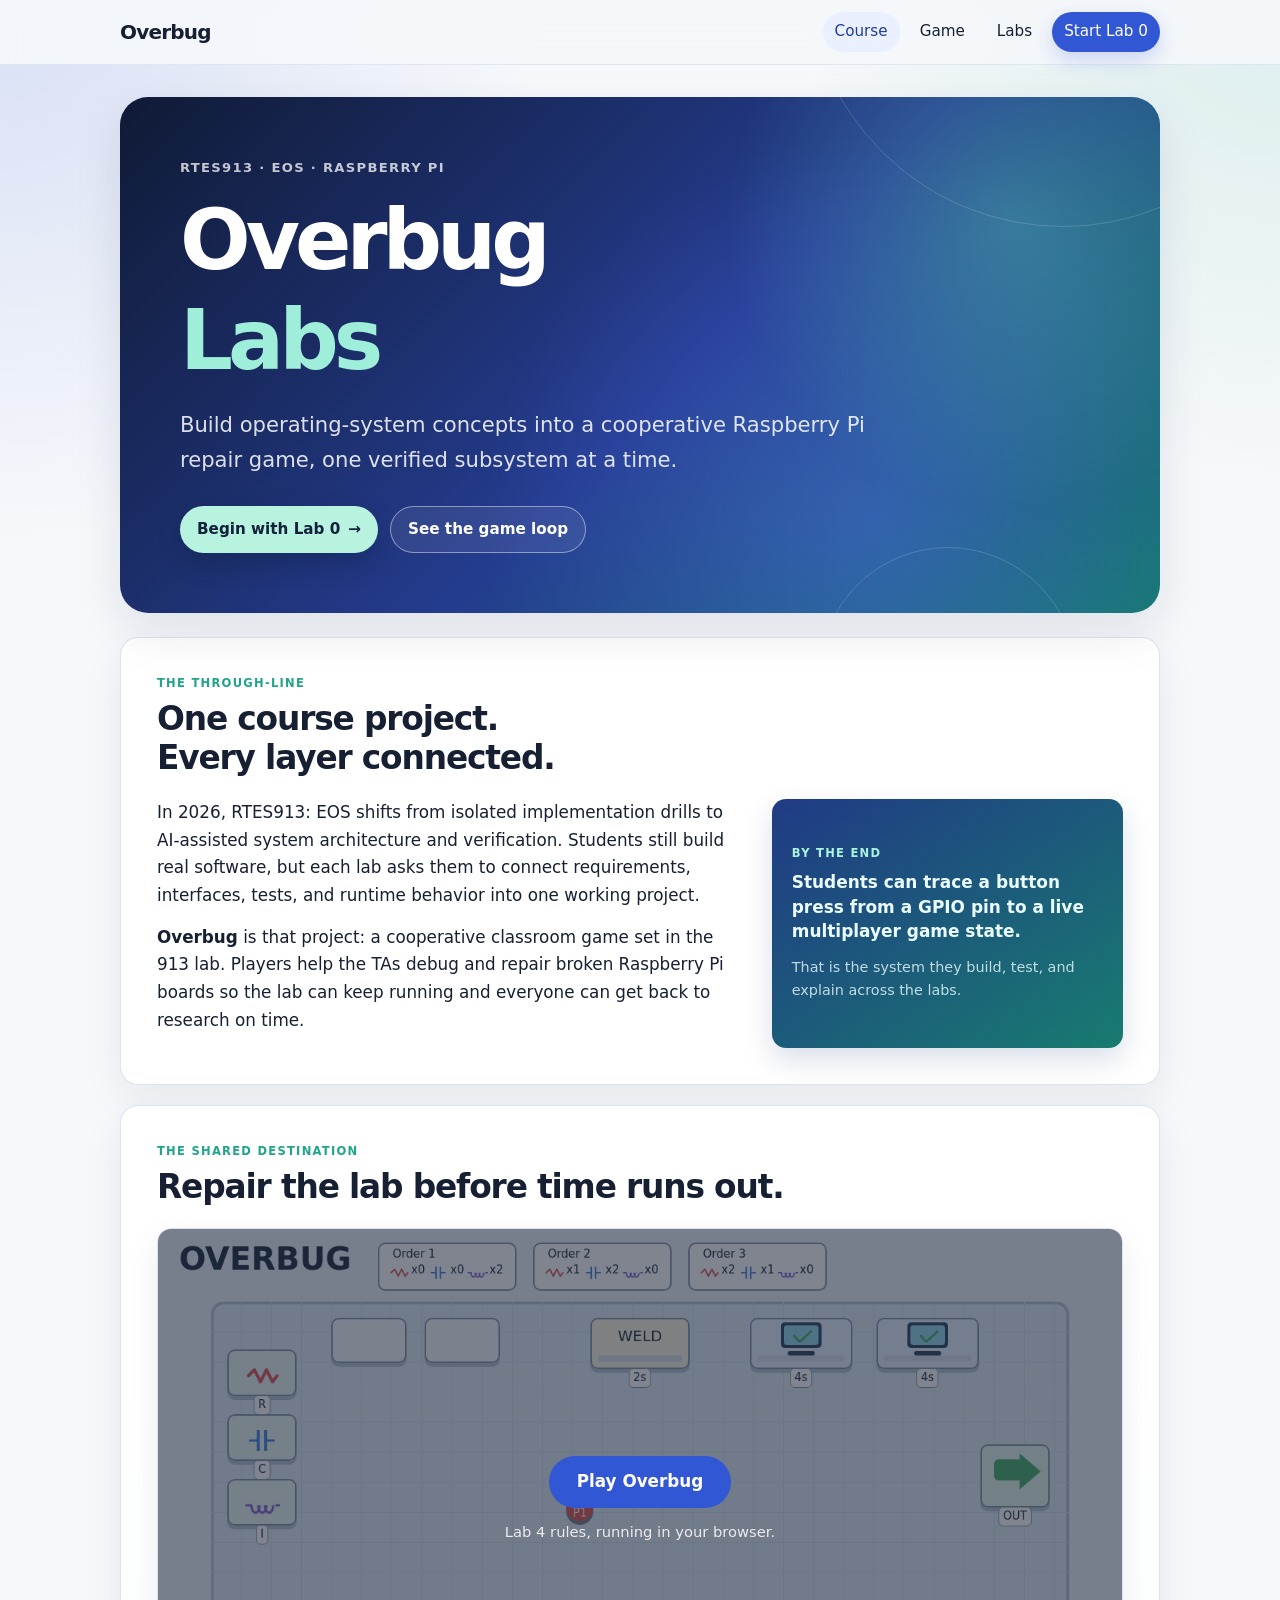
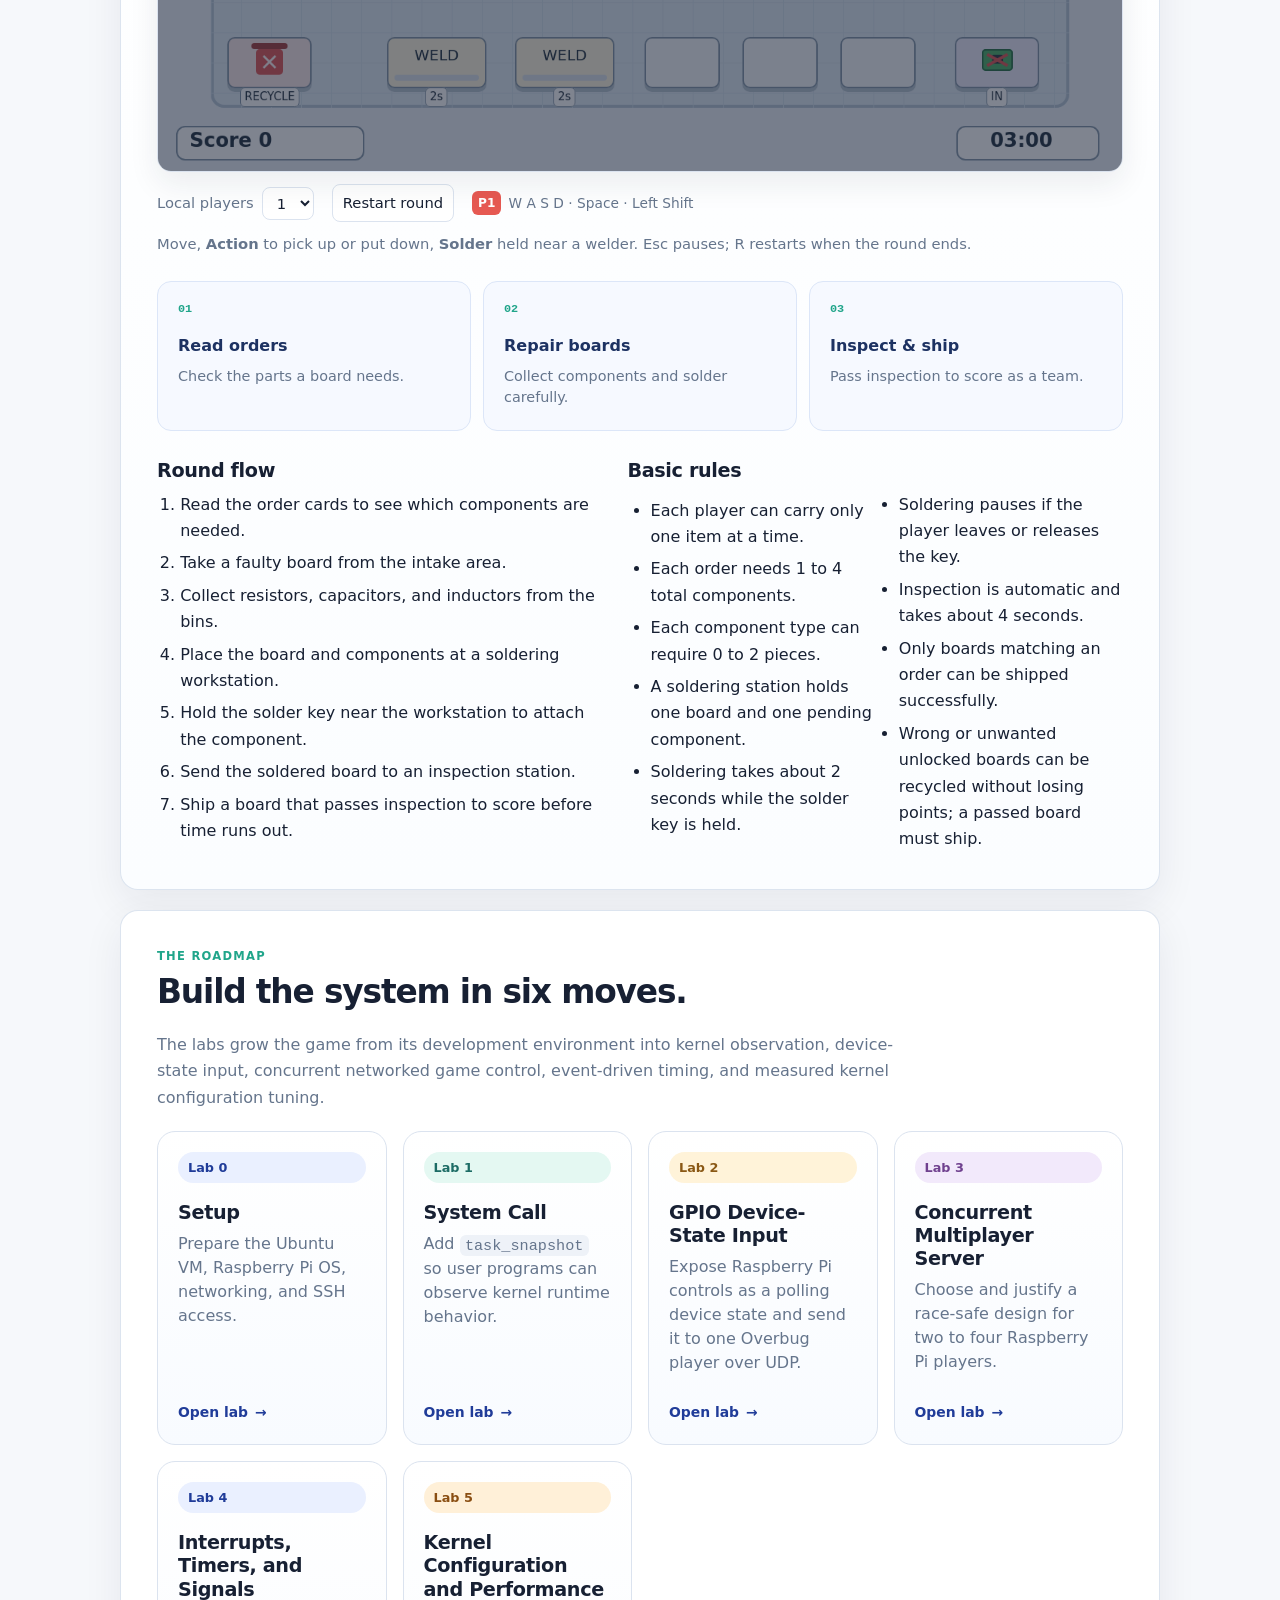
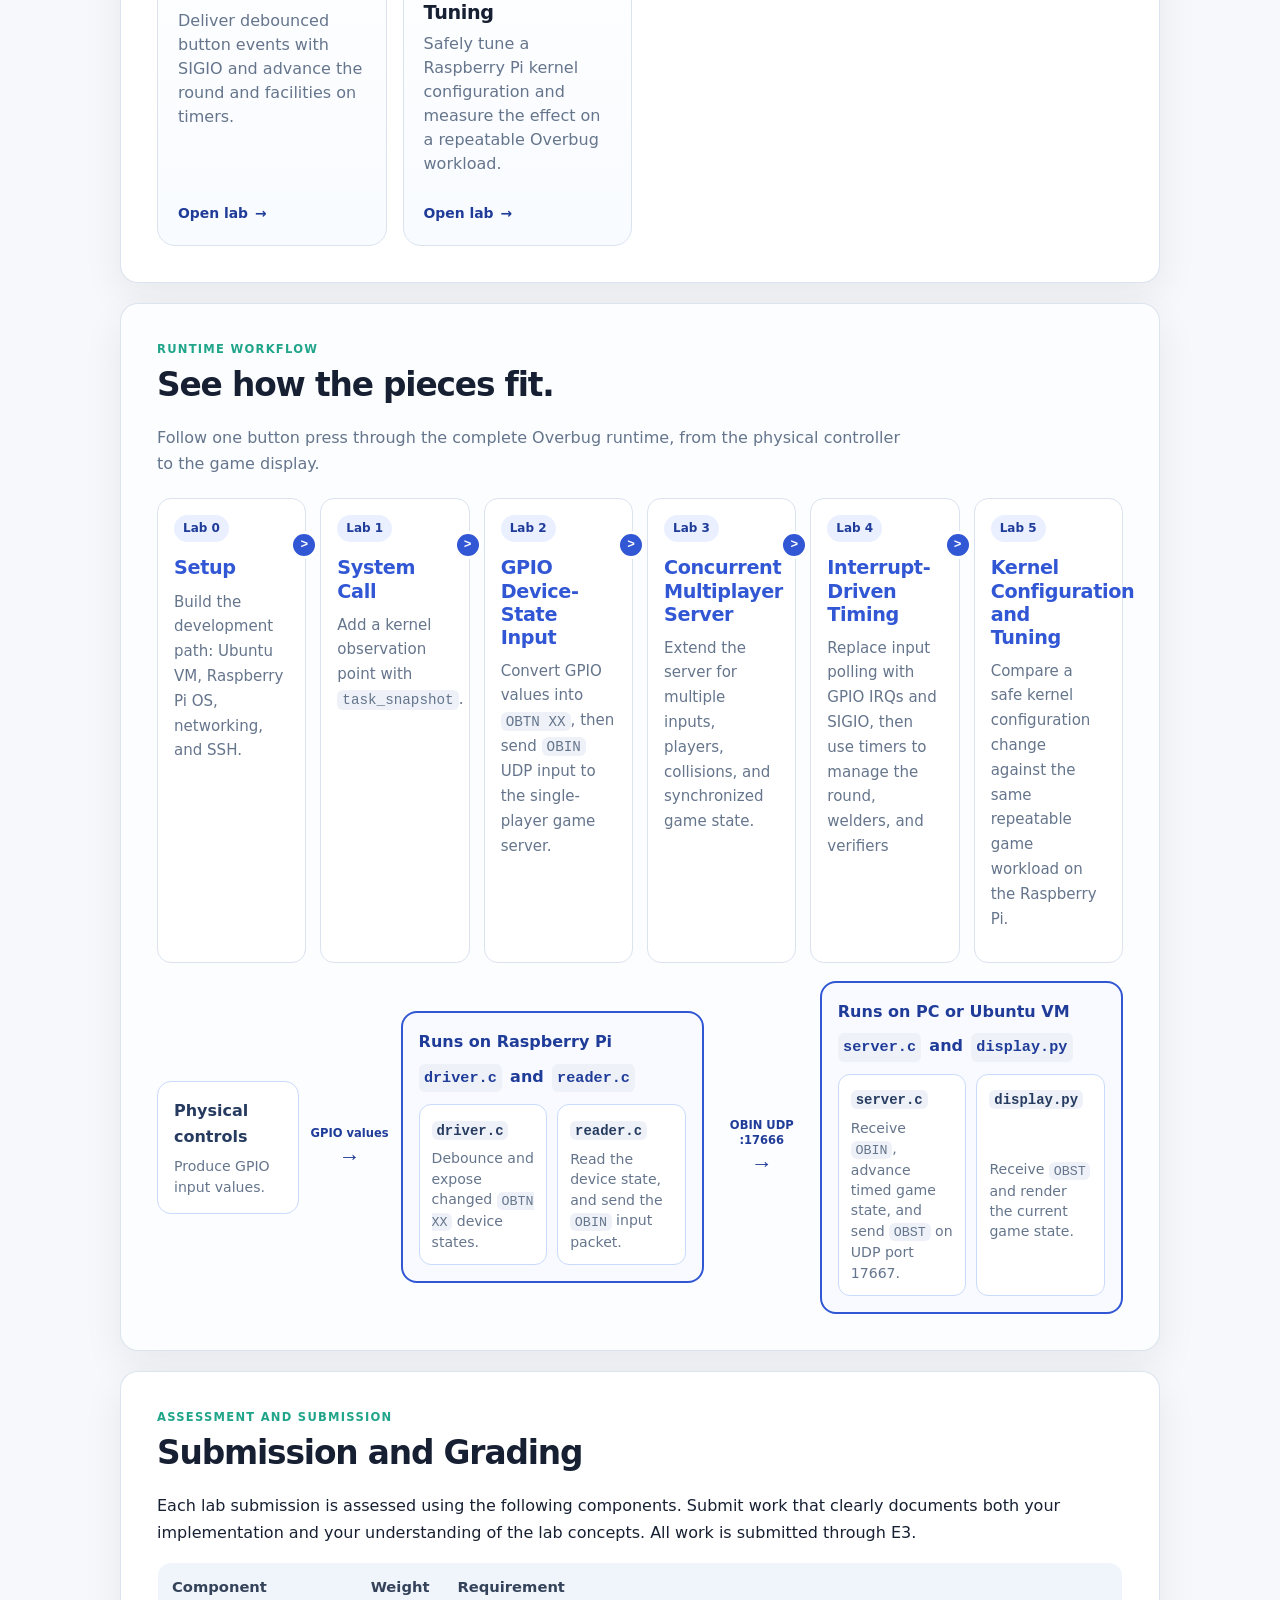
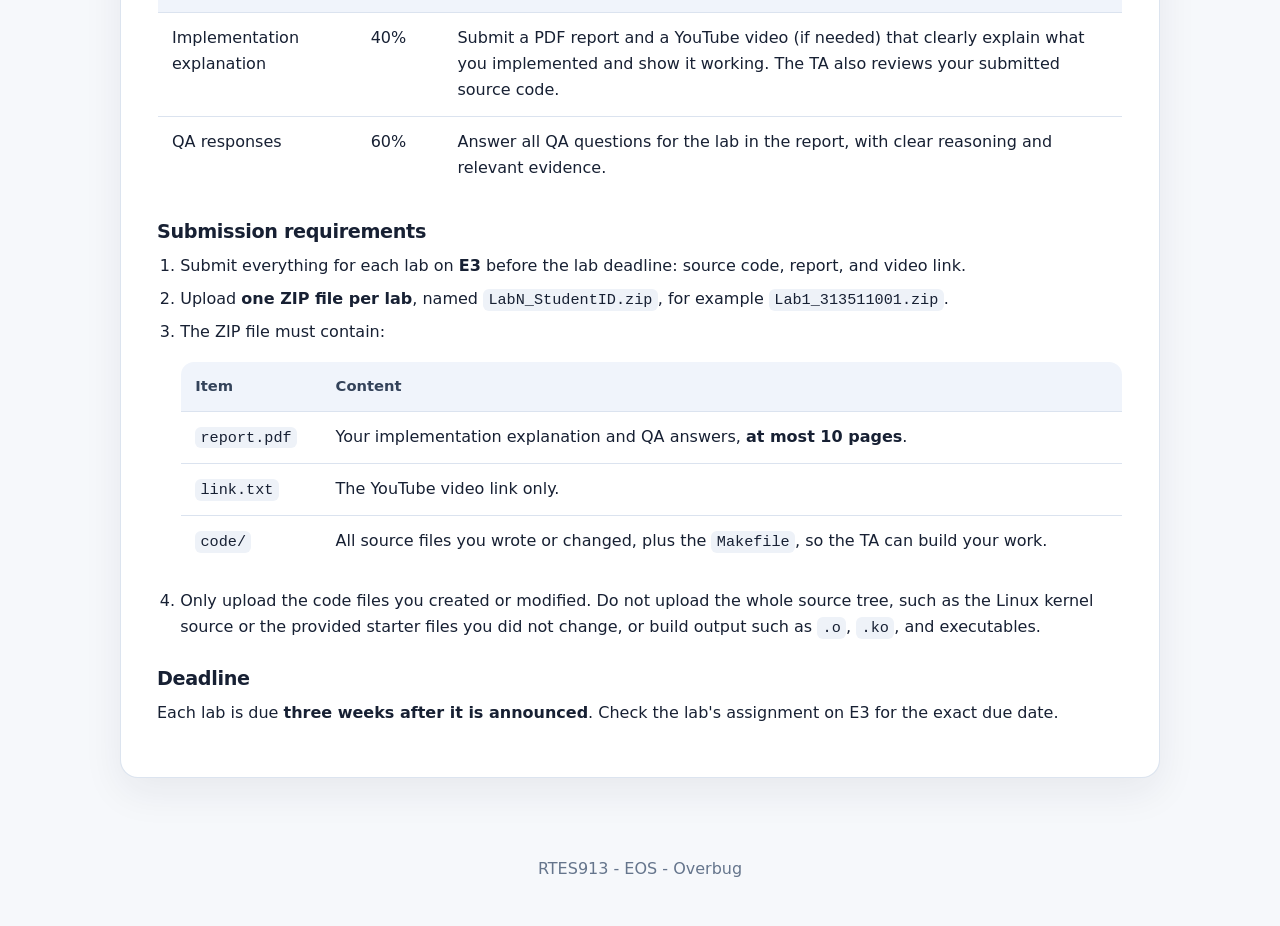
==== index.html @ 01bcaed8 "lab0, lab1 ok" ====
<!doctype html>
<html lang="en">
<head>
  <meta charset="utf-8">
  <meta name="viewport" content="width=device-width, initial-scale=1">
  <meta name="description" content="RTES913: EOS course labs that build a cooperative Raspberry Pi repair game from system calls to concurrent multiplayer." />
  <meta property="og:type" content="website" />
  <meta property="og:title" content="Overbug | RTES913: EOS" />
  <meta property="og:description" content="Build operating-system concepts into a cooperative Raspberry Pi repair game, one verified subsystem at a time." />
  <meta property="og:url" content="https://overbug-rtes913-eos.kittychao520.chatgpt.site" />
  <meta property="og:image" content="https://overbug-rtes913-eos.kittychao520.chatgpt.site/assets/overbug-social.png" />
  <meta name="twitter:card" content="summary_large_image" />
  <title>Overbug | RTES913: EOS</title>
  <link rel="stylesheet" href="styles.css">
</head>
<body>
  <header class="site-header">
    <nav class="top-nav" aria-label="Main navigation">
      <a class="brand" href="index.html">Overbug</a>
      <div class="nav-links">
        <a aria-current="page" href="index.html">Course</a>
        <a href="#game">Game</a>
        <a href="#labs">Labs</a>
        <a class="nav-cta" href="lab0.html">Start Lab 0</a>
      </div>
    </nav>
  </header>

  <main class="page">
    <section class="hero compact">
      <p class="eyebrow">RTES913 · EOS · Raspberry Pi</p>
      <!-- <p class="hero-kicker">Build an operating system you can play</p> -->
      <h1>Overbug<br><span>Labs</span></h1>
      <p class="subtitle">
        Build operating-system concepts into a cooperative Raspberry Pi repair
        game, one verified subsystem at a time.
      </p>
      <div class="hero-actions">
        <a class="button button-primary" href="lab0.html">Begin with Lab 0 <span aria-hidden="true">→</span></a>
        <a class="button button-quiet" href="#game">See the game loop</a>
      </div>
    </section>

    <!-- <section class="course-stats" aria-label="Course at a glance">
      <div><strong>4</strong><span>progressive labs</span></div>
      <div><strong>1</strong><span>shared game system</span></div>
      <div><strong>2–4</strong><span>multiplayer Pi controls</span></div>
      <div><strong>0 → 3</strong><span>from setup to concurrency</span></div>
    </section> -->

    <section class="panel intro-panel" id="course">
      <div class="section-heading">
        <p class="section-label">The through-line</p>
        <h2>One course project.<br>Every layer connected.</h2>
      </div>
      <div class="overview-grid">
        <div>
          <p>
            In 2026, RTES913: EOS shifts from isolated implementation drills to
            AI-assisted system architecture and verification. Students still build
            real software, but each lab asks them to connect requirements,
            interfaces, tests, and runtime behavior into one working project.
          </p>
          <p>
            <strong>Overbug</strong> is that project: a cooperative classroom game
            set in the 913 lab. Players help the TAs debug and repair broken
            Raspberry Pi boards so the lab can keep running and everyone can get
            back to research on time.
          </p>
        </div>

        <aside class="overview-note">
          <span class="mini-label">By the end</span>
          <strong>Students can trace a button press from a GPIO pin to a live multiplayer game state.</strong>
          <p>That is the system they build, test, and explain across the labs.</p>
        </aside>
      </div>
    </section>

    <section class="panel game-panel" id="game">
      <div class="section-heading">
        <p class="section-label">The shared destination</p>
        <h2>Repair the lab before time runs out.</h2>
      </div>

      <figure class="game-figure">
        <div class="game-stage" id="overbug-stage">
          <canvas id="overbug-canvas" width="1280" height="720" tabindex="0"
                  aria-label="Playable Overbug demo, controlled with the keyboard"></canvas>
          <div class="game-overlay" id="overbug-overlay">
            <button class="game-play" type="button" id="overbug-play">
              <span id="overbug-overlay-title">Play Overbug</span>
            </button>
            <p id="overbug-overlay-hint">Lab 4 rules, running in your browser.</p>
          </div>
        </div>

        <div class="game-bar">
          <label class="game-field" for="overbug-players">
            <span>Local players</span>
            <select id="overbug-players">
              <option value="1" selected>1</option>
              <option value="2">2</option>
              <option value="3">3</option>
              <option value="4">4</option>
            </select>
          </label>
          <button class="game-button" type="button" id="overbug-restart">Restart round</button>
          <ul class="game-keys" id="overbug-keys"></ul>
        </div>

        <figcaption>
          Move, <strong>Action</strong> to pick up or put down, <strong>Solder</strong>
          held near a welder. Esc pauses; R restarts when the round ends.
        </figcaption>
      </figure>

      <div class="game-loop" aria-label="Overbug game loop">
        <div><span>01</span><strong>Read orders</strong><p>Check the parts a board needs.</p></div>
        <div><span>02</span><strong>Repair boards</strong><p>Collect components and solder carefully.</p></div>
        <div><span>03</span><strong>Inspect &amp; ship</strong><p>Pass inspection to score as a team.</p></div>
      </div>

      <div class="rules-layout">
        <div class="rules-block">
          <h3>Round flow</h3>
          <ol>
            <li>Read the order cards to see which components are needed.</li>
            <li>Take a faulty board from the intake area.</li>
            <li>Collect resistors, capacitors, and inductors from the bins.</li>
            <li>Place the board and components at a soldering workstation.</li>
            <li>Hold the solder key near the workstation to attach the component.</li>
            <li>Send the soldered board to an inspection station.</li>
            <li>Ship a board that passes inspection to score before time runs out.</li>
          </ol>
        </div>

        <div class="rules-block">
          <h3>Basic rules</h3>
          <ul class="rules-list">
            <li>Each player can carry only one item at a time.</li>
            <li>Each order needs 1 to 4 total components.</li>
            <li>Each component type can require 0 to 2 pieces.</li>
            <li>A soldering station holds one board and one pending component.</li>
            <li>Soldering takes about 2 seconds while the solder key is held.</li>
            <li>Soldering pauses if the player leaves or releases the key.</li>
            <li>Inspection is automatic and takes about 4 seconds.</li>
            <li>Only boards matching an order can be shipped successfully.</li>
            <li>Wrong or unwanted unlocked boards can be recycled without losing points; a passed board must ship.</li>
          </ul>
        </div>
      </div>
    </section>

    <section class="panel labs-panel" id="labs">
      <div class="section-heading split-heading">
        <div>
          <p class="section-label">The roadmap</p>
          <h2>Build the system in six moves.</h2>
        </div>
        <!-- <p class="section-intro">Each lab delivers a working interface for the next one. Follow them in order for the smoothest path.</p> -->
      </div>
      <p class="section-intro">
        The labs grow the game from its development environment into kernel
        observation, device-state input, concurrent networked game control, 
        event-driven timing, and measured kernel configuration tuning.
      </p>
      <div class="card-grid">
        <a class="lab-card" href="lab0.html">
          <span class="lab-tag">Lab 0</span>
          <h3>Setup</h3>
          <p>Prepare the Ubuntu VM, Raspberry Pi OS, networking, and SSH access.</p>
          <span class="card-link">Open lab <span aria-hidden="true">→</span></span>
        </a>

        <a class="lab-card" href="lab1.html">
          <span class="lab-tag">Lab 1</span>
          <h3>System Call</h3>
          <p>Add <code>task_snapshot</code> so user programs can observe kernel runtime behavior.</p>
          <span class="card-link">Open lab <span aria-hidden="true">→</span></span>
        </a>

        <a class="lab-card" href="lab2.html">
          <span class="lab-tag">Lab 2</span>
          <h3>GPIO Device-State Input</h3>
          <p>Expose Raspberry Pi controls as a polling device state and send it to one Overbug player over UDP.</p>
          <span class="card-link">Open lab <span aria-hidden="true">→</span></span>
        </a>

        <a class="lab-card" href="lab3.html">
          <span class="lab-tag">Lab 3</span>
          <h3>Concurrent Multiplayer Server</h3>
          <p>Choose and justify a race-safe design for two to four Raspberry Pi players.</p>
          <span class="card-link">Open lab <span aria-hidden="true">→</span></span>
        </a>

        <a class="lab-card" href="lab4.html">
          <span class="lab-tag">Lab 4</span>
          <h3>Interrupts, Timers, and Signals</h3>
          <p>Deliver debounced button events with SIGIO and advance the round and facilities on timers.</p>
          <span class="card-link">Open lab <span aria-hidden="true">&rarr;</span></span>
        </a>

        <a class="lab-card" href="lab5.html">
          <span class="lab-tag">Lab 5</span>
          <h3>Kernel Configuration and Performance Tuning</h3>
          <p>Safely tune a Raspberry Pi kernel configuration and measure the effect on a repeatable Overbug workload.</p>
          <span class="card-link">Open lab <span aria-hidden="true">&rarr;</span></span>
        </a>
      </div>
    </section>

    <section class="panel flow-panel">
      <div class="section-heading">
        <p class="section-label">Runtime workflow</p>
        <h2>See how the pieces fit.</h2>
      </div>
      <p class="section-intro">
        Follow one button press through the complete Overbug runtime, from the
        physical controller to the game display.
      </p>

      <div class="lab-flow" aria-label="Lab design flow">
        <article class="flow-step">
          <span class="flow-kicker">Lab 0</span>
          <h3><a href="lab0.html">Setup</a></h3>
          <p>Build the development path: Ubuntu VM, Raspberry Pi OS, networking, and SSH.</p>
          <!-- <div class="file-chips" aria-label="Lab 0 files">
            <code>lab0.html</code>
          </div> -->
        </article>

        <article class="flow-step">
          <span class="flow-kicker">Lab 1</span>
          <h3><a href="lab1.html">System Call</a></h3>
          <p>Add a kernel observation point with <code>task_snapshot</code>.</p>
          <!-- <div class="file-chips" aria-label="Lab 1 files">
            <code>lab1.html</code>
          </div> -->
        </article>

        <article class="flow-step">
          <span class="flow-kicker">Lab 2</span>
          <h3><a href="lab2.html">GPIO Device-State Input</a></h3>
          <p>Convert GPIO values into <code>OBTN XX</code>, then send <code>OBIN</code> UDP input to the single-player game server.</p>
          <!-- <div class="file-chips" aria-label="Lab 2 files">
            <code>lab2.html</code>
            <code>driver.c (student)</code>
            <code>reader.c (student)</code>
            <code>overbug_protocol.h</code>
            <code>/dev/overbug_buttons</code>
            <code>OBTN XX</code>
            <code>OBIN packet</code>
            <code>player 1</code>
          </div> -->
        </article>

        <article class="flow-step">
          <span class="flow-kicker">Lab 3</span>
          <h3><a href="lab3.html">Concurrent Multiplayer Server</a></h3>
          <p>Extend the server for multiple inputs, players, collisions, and synchronized game state.</p>
          <!-- <div class="file-chips" aria-label="Lab 3 files">
            <code>lab3.html</code>
            <code>Lab3/server.c (student)</code>
            <code>Lab3/player.py</code>
            <code>Lab3/overbug_world.h</code>
            <code>architecture choice</code>
            <code>process / thread / IPC</code>
            <code>players 2–4</code>
          </div> -->
        </article>

        <article class="flow-step">
          <span class="flow-kicker">Lab 4</span>
          <h3><a href="lab4.html">Interrupt-Driven Timing</a></h3>
          <p>Replace input polling with GPIO IRQs and SIGIO, then use timers to manage the round, welders, and verifiers</p>
        </article>

        <article class="flow-step">
          <span class="flow-kicker">Lab 5</span>
          <h3><a href="lab5.html">Kernel Configuration and Tuning</a></h3>
          <p>Compare a safe kernel configuration change against the same repeatable game workload on the Raspberry Pi.</p>
        </article>

      </div>

      <div class="home-workflow-map" aria-label="Overbug runtime workflow">
        <div class="lab3-external">
          <strong>Physical controls</strong>
          <span>Produce GPIO input values.</span>
        </div>

        <div class="lab3-arrow" aria-hidden="true">
          <span>GPIO values</span>
          <b>→</b>
        </div>

        <section class="lab3-server-boundary" aria-label="Programs that run on the Raspberry Pi">
          <p class="lab3-server-title"><span>Runs on Raspberry Pi</span> <code>driver.c</code> and <code>reader.c</code></p>
          <div class="lab3-server-jobs">
            <article>
              <strong><code>driver.c</code></strong>
              <span>Debounce and expose changed <code>OBTN XX</code> device states.</span>
            </article>
            <article>
              <strong><code>reader.c</code></strong>
              <span>Read the device state, and send the <code>OBIN</code> input packet.</span>
            </article>
          </div>
        </section>

        <div class="lab3-arrow" aria-hidden="true">
          <span>OBIN UDP :17666</span>
          <b>→</b>
        </div>

        <section class="lab3-server-boundary" aria-label="Programs that run on the PC or Ubuntu VM">
          <p class="lab3-server-title"><span>Runs on PC or Ubuntu VM</span> <code>server.c</code> and <code>display.py</code></p>
          <div class="lab3-server-jobs">
            <article>
              <strong><code>server.c</code></strong>
              <span>Receive <code>OBIN</code>, advance timed game state, and send <code>OBST</code> on UDP port 17667.</span>
            </article>
            <article>
              <strong><code>display.py</code></strong>
              <span>Receive <code>OBST</code> and render the current game state.</span>
            </article>
          </div>
        </section>
      </div>

    </section>

    <section class="panel" id="submission">
      <div class="section-heading">
        <p class="section-label">Assessment and submission</p>
        <h2>Submission and Grading</h2>
      </div>
      <p>Each lab submission is assessed using the following components. Submit work that clearly documents both your implementation and your understanding of the lab concepts. All work is submitted through E3.</p>
      <table>
        <thead>
          <tr><th scope="col">Component</th><th scope="col">Weight</th><th scope="col">Requirement</th></tr>
        </thead>
        <tbody>
          <tr><td>Implementation explanation</td><td>40%</td><td>Submit a PDF report and a YouTube video (if needed) that clearly explain what you implemented and show it working. The TA also reviews your submitted source code.</td></tr>
          <tr><td>QA responses</td><td>60%</td><td>Answer all QA questions for the lab in the report, with clear reasoning and relevant evidence.</td></tr>
        </tbody>
      </table>

      <h3>Submission requirements</h3>
      <ol>
        <li>Submit everything for each lab on <strong>E3</strong> before the lab deadline: source code, report, and video link.</li>
        <li>Upload <strong>one ZIP file per lab</strong>, named <code>LabN_StudentID.zip</code>, for example <code>Lab1_313511001.zip</code>.</li>
        <li>The ZIP file must contain:
          <table>
            <thead>
              <tr><th scope="col">Item</th><th scope="col">Content</th></tr>
            </thead>
            <tbody>
              <tr><td><code>report.pdf</code></td><td>Your implementation explanation and QA answers, <strong>at most 10 pages</strong>.</td></tr>
              <tr><td><code>link.txt</code></td><td>The YouTube video link only.</td></tr>
              <tr><td><code>code/</code></td><td>All source files you wrote or changed, plus the <code>Makefile</code>, so the TA can build your work.</td></tr>
            </tbody>
          </table>
        </li>
        <li>Only upload the code files you created or modified. Do not upload the whole source tree, such as the Linux kernel source or the provided starter files you did not change, or build output such as <code>.o</code>, <code>.ko</code>, and executables.</li>
      </ol>

      <h3>Deadline</h3>
      <p>Each lab is due <strong>three weeks after it is announced</strong>. Check the lab's assignment on E3 for the exact due date.</p>
    </section>
  </main>

  <footer class="footer">
    RTES913 - EOS - Overbug
  </footer>

  <script src="game.js" defer></script>
</body>
</html>
---- styles.css ----
:root {
  --bg: #f6f8fb;
  --paper: #ffffff;
  --ink: #172033;
  --muted: #65758c;
  --line: #dbe3ef;
  --primary: #3157d5;
  --primary-dark: #203c99;
  --accent: #20a58a;
  --warning-bg: #fff7e6;
  --warning-line: #f3ce83;
  --info-bg: #edf5ff;
  --info-line: #cfe0ff;
  --code-bg: #101828;
  --code-ink: #edf2ff;
  --radius: 18px;
  --shadow: 0 18px 48px rgba(24, 32, 51, 0.10);
  --sans: Inter, ui-sans-serif, system-ui, -apple-system, BlinkMacSystemFont, "Segoe UI", sans-serif;
  --mono: ui-monospace, SFMono-Regular, Menlo, Monaco, Consolas, "Liberation Mono", "Courier New", monospace;
}

* {
  box-sizing: border-box;
}

html {
  scroll-behavior: smooth;
}

body {
  margin: 0;
  background:
    radial-gradient(circle at top left, rgba(49, 87, 213, 0.15), transparent 34rem),
    radial-gradient(circle at top right, rgba(32, 165, 138, 0.12), transparent 30rem),
    var(--bg);
  color: var(--ink);
  font-family: var(--sans);
  line-height: 1.65;
}

a {
  color: var(--primary);
  text-decoration: none;
}

a:hover {
  text-decoration: underline;
}

.site-header {
  position: sticky;
  top: 0;
  z-index: 10;
  background: rgba(246, 248, 251, 0.82);
  border-bottom: 1px solid rgba(219, 227, 239, 0.8);
  backdrop-filter: blur(16px);
}

.top-nav {
  width: min(1040px, calc(100% - 36px));
  margin: 0 auto;
  min-height: 64px;
  display: flex;
  align-items: center;
  justify-content: space-between;
  gap: 18px;
}

.brand {
  color: var(--ink);
  font-weight: 900;
  letter-spacing: -0.04em;
  font-size: 1.25rem;
}

.nav-links {
  display: flex;
  align-items: center;
  gap: 8px;
  flex-wrap: wrap;
}

.nav-links a {
  color: var(--ink);
  border-radius: 999px;
  padding: 7px 12px;
  font-size: 0.95rem;
}

.nav-links a:hover,
.nav-links a[aria-current="page"] {
  background: #eaf0ff;
  color: var(--primary-dark);
  text-decoration: none;
}

.page {
  width: min(1040px, calc(100% - 36px));
  margin: 0 auto;
  padding: 32px 0 58px;
}

.hero {
  color: #fff;
  background: linear-gradient(135deg, #172142 0%, #243c8f 58%, #188770 100%);
  border-radius: 28px;
  box-shadow: var(--shadow);
  padding: clamp(30px, 6vw, 60px);
  margin-bottom: 24px;
}

.hero.compact {
  min-height: 330px;
  display: flex;
  flex-direction: column;
  justify-content: center;
}

.lab-hero {
  padding-block: clamp(28px, 5vw, 48px);
}

.eyebrow {
  margin: 0 0 12px;
  color: rgba(255, 255, 255, 0.75);
  font-weight: 800;
  letter-spacing: 0.10em;
  text-transform: uppercase;
  font-size: 0.82rem;
}

h1,
h2,
h3 {
  margin: 0;
  line-height: 1.2;
}

h1 {
  font-size: clamp(2.55rem, 8vw, 5.2rem);
  letter-spacing: -0.06em;
}

h2 {
  font-size: clamp(1.45rem, 3vw, 2.05rem);
  letter-spacing: -0.035em;
  margin-bottom: 12px;
}

h3 {
  font-size: 1.2rem;
  letter-spacing: -0.018em;
  margin: 26px 0 10px;
}

.subtitle {
  max-width: 700px;
  margin: 18px 0 0;
  color: rgba(255, 255, 255, 0.85);
  font-size: clamp(1.05rem, 2vw, 1.32rem);
}

.panel {
  background: var(--paper);
  border: 1px solid rgba(219, 227, 239, 0.95);
  border-radius: var(--radius);
  box-shadow: 0 14px 40px rgba(24, 32, 51, 0.07);
  padding: clamp(22px, 4vw, 36px);
  margin-bottom: 20px;
}

p {
  margin: 0 0 14px;
}

ul,
ol {
  margin: 8px 0 0;
  padding-left: 1.45rem;
}

li {
  margin: 6px 0;
}

.placeholder,
.callout {
  border-radius: 16px;
  padding: 16px 18px;
  margin: 18px 0 0;
  border: 1px solid var(--line);
}

.placeholder {
  color: var(--muted);
  background: #f9fbff;
  border-style: dashed;
}

.callout.info {
  background: var(--info-bg);
  border-color: var(--info-line);
}

.callout.warning {
  background: var(--warning-bg);
  border-color: var(--warning-line);
}

.section-intro {
  max-width: 760px;
  color: var(--muted);
}

.overview-grid {
  display: grid;
  grid-template-columns: minmax(0, 1.35fr) minmax(280px, 0.8fr);
  gap: 22px;
  align-items: start;
}

.overview-note {
  background: #f8fbff;
  border: 1px solid var(--line);
  border-left: 5px solid var(--accent);
  border-radius: 14px;
  padding: 18px 20px;
}

.overview-note ol {
  padding-left: 1.2rem;
}

.demo-figure {
  margin: 20px 0 24px;
}

.demo-figure img {
  display: block;
  width: 100%;
  border: 1px solid var(--line);
  border-radius: 14px;
  background: #eaf2f8;
  box-shadow: 0 12px 30px rgba(24, 32, 51, 0.08);
}

.demo-figure figcaption {
  color: var(--muted);
  font-size: 0.92rem;
  margin-top: 8px;
}

.rules-layout {
  display: grid;
  grid-template-columns: minmax(0, 0.95fr) minmax(0, 1.05fr);
  gap: 22px;
  align-items: start;
}

.rules-block {
  min-width: 0;
}

.rules-block h3 {
  margin-top: 0;
}

.rules-list {
  columns: 2;
  column-gap: 24px;
}

.rules-list li {
  break-inside: avoid;
}

.card-grid {
  display: grid;
  grid-template-columns: repeat(3, minmax(0, 1fr));
  gap: 16px;
}

.lab-card {
  display: block;
  min-height: 190px;
  color: var(--ink);
  border: 1px solid var(--line);
  border-radius: 18px;
  padding: 20px;
  background: #fbfcff;
  transition: transform 160ms ease, box-shadow 160ms ease, border-color 160ms ease;
}

.lab-card:hover {
  transform: translateY(-3px);
  border-color: #b9c8e8;
  box-shadow: 0 16px 34px rgba(24, 32, 51, 0.10);
  text-decoration: none;
}

.lab-card.disabled {
  color: var(--muted);
  background: #f3f6fb;
}

.lab-card.disabled:hover {
  transform: none;
  box-shadow: none;
}

.lab-tag {
  display: inline-flex;
  align-items: center;
  border-radius: 999px;
  padding: 5px 10px;
  color: var(--primary-dark);
  background: #eaf0ff;
  font-weight: 800;
  font-size: 0.8rem;
}

.lab-card h3 {
  margin-top: 18px;
}

table {
  width: 100%;
  border-collapse: collapse;
  margin: 16px 0 20px;
  overflow: hidden;
  border-radius: 14px;
  border: 1px solid var(--line);
}

th,
td {
  text-align: left;
  padding: 12px 14px;
  vertical-align: top;
  border-bottom: 1px solid var(--line);
}

th {
  background: #f0f4fb;
  color: #34435a;
  font-size: 0.92rem;
}

tr:last-child td {
  border-bottom: 0;
}

code {
  font-family: var(--mono);
  font-size: 0.95em;
  background: #eef2f8;
  padding: 0.12em 0.35em;
  border-radius: 6px;
}

pre {
  position: relative;
  margin: 14px 0 20px;
  padding: 18px 20px;
  color: var(--code-ink);
  background: var(--code-bg);
  border-radius: 16px;
  overflow-x: auto;
  box-shadow: inset 0 0 0 1px rgba(255, 255, 255, 0.08);
}

pre.has-copy {
  padding-top: 46px;
}

pre code {
  display: block;
  padding: 0;
  background: transparent;
  color: inherit;
  line-height: 1.55;
  font-size: 0.92rem;
}

.copy-button {
  position: absolute;
  top: 10px;
  right: 10px;
  border: 1px solid rgba(255, 255, 255, 0.20);
  border-radius: 999px;
  padding: 6px 10px;
  color: #dbe7ff;
  background: rgba(255, 255, 255, 0.10);
  font: 700 0.78rem var(--sans);
  cursor: pointer;
}

.copy-button:hover {
  background: rgba(255, 255, 255, 0.18);
}

.checklist {
  list-style: none;
  padding-left: 0;
}

.checklist li {
  position: relative;
  padding-left: 30px;
}

.checklist li::before {
  content: "\2610";
  position: absolute;
  left: 0;
  color: var(--primary);
  font-weight: 900;
}

.resource-list {
  columns: 2;
}

.lab-figure {
  margin: 18px 0 24px;
}

.lab-figure img {
  display: block;
  width: 100%;
  max-height: 520px;
  object-fit: contain;
  background: #f8fbff;
  border: 1px solid var(--line);
  border-radius: 14px;
}

.lab-figure figcaption {
  color: var(--muted);
  font-size: 0.92rem;
  margin-top: 8px;
}

.figure-grid {
  display: grid;
  grid-template-columns: repeat(2, minmax(0, 1fr));
  gap: 18px;
  margin: 18px 0 24px;
}

.figure-grid .lab-figure {
  margin: 0;
}

@media (max-width: 720px) {
  .figure-grid {
    grid-template-columns: 1fr;
  }
}

.pipeline-panel {
  overflow: hidden;
}

.pipeline-figure {
  margin: 20px 0 4px;
}

.pipeline-viewport {
  overflow-x: auto;
  border: 1px solid var(--line);
  border-radius: 16px;
  background: #f8fbff;
}

.pipeline-svg {
  display: block;
  width: 100%;
  min-width: 1000px;
  height: auto;
  font-family: Inter, "Segoe UI", sans-serif;
}

.pipeline-boundary {
  stroke-width: 2;
}

.pipeline-pi-boundary {
  fill: #eef5ff;
  stroke: #b8cdf6;
}

.pipeline-pc-boundary {
  fill: #f5f7fb;
  stroke: #cbd4e0;
}

.pipeline-boundary-title {
  fill: #203454;
  font-size: 24px;
  font-weight: 800;
}

.pipeline-boundary-subtitle {
  fill: #65758b;
  font-size: 15px;
  font-weight: 700;
}

.pipeline-arrow {
  fill: none;
  stroke: #4c6fc9;
  stroke-width: 4;
  marker-end: url(#pipeline-arrowhead);
}

.pipeline-network-arrow {
  stroke: #11848c;
}

.pipeline-arrowhead {
  fill: #4c6fc9;
}

.pipeline-node rect {
  fill: #ffffff;
  stroke: #aebfd6;
  stroke-width: 2;
}

.pipeline-node text {
  fill: #22334b;
  font-size: 16px;
  font-weight: 800;
  text-anchor: middle;
}

.pipeline-node-detail {
  fill: #65758b;
  font-size: 13px;
  font-weight: 700;
}

.pipeline-student-node rect {
  fill: #e7f0ff;
  stroke: #4c7fd6;
}

.pipeline-interface-node rect {
  fill: #fff8e3;
  stroke: #c88c24;
}

.pipeline-provided-node rect {
  fill: #eff2f6;
  stroke: #77889d;
}

.pipeline-link-label {
  fill: #3b536f;
  font-size: 14px;
  font-weight: 800;
  text-anchor: middle;
}

.pipeline-legend-swatch {
  stroke-width: 1;
}

.pipeline-student-swatch {
  fill: #e7f0ff;
  stroke: #4c7fd6;
}

.pipeline-interface-swatch {
  fill: #fff8e3;
  stroke: #c88c24;
}

.pipeline-provided-swatch {
  fill: #eff2f6;
  stroke: #77889d;
}

.pipeline-legend,
.pipeline-note {
  fill: #4f6178;
  font-size: 15px;
  font-weight: 700;
}

.pipeline-note {
  font-size: 14px;
}

.pipeline-figure figcaption {
  color: var(--muted);
  font-size: 0.92rem;
  margin-top: 8px;
}

.flow-panel {
  overflow: hidden;
}

.lab-flow {
  display: grid;
  grid-template-columns: repeat(6, minmax(0, 1fr));
  gap: 14px;
  margin-top: 20px;
}

.flow-step {
  position: relative;
  min-width: 0;
  min-height: 250px;
  display: flex;
  flex-direction: column;
  border: 1px solid var(--line);
  border-radius: 14px;
  background: #fbfcff;
  padding: 16px;
}

.flow-step:not(:last-child)::after {
  content: ">";
  position: absolute;
  top: 32px;
  right: -13px;
  z-index: 1;
  width: 22px;
  height: 22px;
  display: grid;
  place-items: center;
  color: #ffffff;
  background: var(--primary);
  border: 3px solid var(--paper);
  border-radius: 999px;
  font: 900 0.8rem var(--mono);
}

.flow-kicker {
  align-self: flex-start;
  color: var(--primary-dark);
  background: #eaf0ff;
  border-radius: 999px;
  padding: 4px 9px;
  font-size: 0.75rem;
  font-weight: 900;
}

.flow-step h3 {
  margin-top: 14px;
}

.flow-step p {
  color: var(--muted);
  font-size: 0.94rem;
}

.file-chips {
  display: flex;
  align-items: flex-start;
  flex-wrap: wrap;
  gap: 7px;
  margin-top: auto;
}

.file-chips code {
  max-width: 100%;
  overflow-wrap: anywhere;
  color: #21345b;
  background: #eef5f8;
  border: 1px solid #d8e7ef;
  border-radius: 999px;
  padding: 0.2rem 0.5rem;
  font-size: 0.78rem;
}

.data-flow {
  margin-top: 18px;
  border: 1px solid var(--info-line);
  border-radius: 14px;
  background: var(--info-bg);
  padding: 16px;
}

.data-flow-track {
  display: flex;
  flex-wrap: wrap;
  gap: 10px 22px;
  margin-top: 10px;
}

.data-flow-track span {
  position: relative;
  display: inline-flex;
  align-items: center;
  min-height: 34px;
  color: #263b5f;
  background: #ffffff;
  border: 1px solid #c9dafa;
  border-radius: 999px;
  padding: 6px 12px;
  font-size: 0.9rem;
  font-weight: 700;
}

.data-flow-track span:not(:last-child)::after {
  content: ">";
  position: absolute;
  right: -18px;
  color: var(--primary-dark);
  font: 900 0.8rem var(--mono);
}

.lab3-system-map {
  display: grid;
  grid-template-columns: minmax(145px, 0.75fr) auto minmax(0, 2.25fr) auto minmax(145px, 0.75fr);
  gap: 12px;
  align-items: center;
  margin-top: 18px;
}

.lab4-system-map {
  grid-template-columns: minmax(125px, 0.55fr) auto minmax(0, 1.7fr) auto minmax(0, 1.7fr);
}

.lab3-server-jobs.lab4-timed-facilities {
  grid-template-columns: 1fr;
}

.home-workflow-map {
  display: grid;
  grid-template-columns: minmax(130px, 0.7fr) auto minmax(0, 1.5fr) auto minmax(0, 1.5fr);
  gap: 12px;
  align-items: center;
  margin-top: 18px;
}

.home-workflow-map .lab3-server-jobs {
  grid-template-columns: repeat(2, minmax(0, 1fr));
}

.lab3-external {
  display: grid;
  gap: 6px;
  min-height: 120px;
  align-content: center;
  padding: 16px;
  color: #263b5f;
  background: #fff;
  border: 1px solid #c9dafa;
  border-radius: 14px;
}

.lab3-external span,
.lab3-server-jobs span {
  color: var(--muted);
  font-size: 0.88rem;
  line-height: 1.45;
}

.lab3-arrow {
  display: grid;
  justify-items: center;
  gap: 5px;
  color: var(--primary-dark);
  text-align: center;
}

.lab3-arrow span {
  max-width: 92px;
  font-size: 0.72rem;
  font-weight: 800;
  line-height: 1.25;
}

.lab3-arrow b {
  font: 900 1.35rem var(--mono);
}

.packet-flow-row {
  display: grid;
  grid-template-columns:
    minmax(130px, 0.8fr)
    auto
    minmax(160px, 1fr)
    auto
    minmax(280px, 1.7fr)
    auto
    minmax(130px, 0.8fr);
  gap: 12px;
  align-items: center;
  margin-top: 18px;
}

.packet-flow-row .lab3-external {
  min-height: 120px;
  text-align: center;
}

.packet-layout {
  padding: 14px !important;
}

.packet-fields {
  display: grid;
  grid-template-columns: 1.2fr 1fr 1.4fr;
  margin-top: 10px;
  overflow: hidden;
  border: 1px solid var(--line);
  border-radius: 10px;
}

.packet-fields > div {
  min-width: 0;
  padding: 10px 8px;
  border-right: 1px solid var(--line);
  background: #f8faff;
}

.packet-fields > div:last-child {
  border-right: 0;
}

.packet-fields code,
.packet-fields span {
  display: block;
}

.packet-fields span {
  margin-top: 5px;
  color: var(--muted);
  font-size: 0.72rem;
}

.device-state-flow-row {
  grid-template-columns:
    minmax(120px, 0.9fr)
    auto
    minmax(110px, 0.7fr)
    auto
    minmax(180px, 1.25fr)
    auto
    minmax(130px, 0.9fr);
}

.device-state-flow-row .lab3-external {
  min-height: 110px;
  text-align: center;
}

.device-state-flow-row .lab3-external strong {
  color: #263b5f;
}

.device-state-flow-row .lab3-external code {
  white-space: normal;
}

/* Keep the existing vertical overview behavior on smaller screens */
@media (max-width: 980px) {
  .device-state-flow-row {
    grid-template-columns: 1fr;
  }
}

.lab3-server-boundary {
  min-width: 0;
  padding: 16px;
  background: #f8faff;
  border: 2px solid var(--primary);
  border-radius: 16px;
}

.lab3-server-title {
  display: flex;
  align-items: baseline;
  flex-wrap: wrap;
  gap: 8px;
  margin: 0 0 12px;
  color: var(--primary-dark);
  font-weight: 800;
}

.lab3-server-jobs {
  display: grid;
  grid-template-columns: repeat(3, minmax(0, 1fr));
  gap: 10px;
}

.lab3-server-jobs article {
  display: grid;
  gap: 6px;
  min-width: 0;
  padding: 12px;
  background: #fff;
  border: 1px solid #c9dafa;
  border-radius: 12px;
}

.lab3-server-jobs strong {
  color: #263b5f;
  font-size: 0.92rem;
  white-space: normal;
}



.lab3-server-jobs a {
  color: inherit;
  text-decoration: underline;
  text-underline-offset: 0.16em;
}

.facility-map {
  margin: 20px 0 12px;
}

.facility-map-frame {
  position: relative;
  overflow: hidden;
  border: 1px solid var(--line);
  border-radius: 14px;
  background: #eaf2f8;
  box-shadow: 0 12px 30px rgba(24, 32, 51, 0.08);
}

.facility-map img {
  display: block;
  width: 100%;
}

.facility-map figcaption {
  color: var(--muted);
  font-size: 0.92rem;
  margin-top: 8px;
}

.facility-marker {
  position: absolute;
  top: var(--y);
  left: var(--x);
  z-index: 1;
  display: grid;
  width: 1.65rem;
  height: 1.65rem;
  place-items: center;
  color: #fff;
  background: var(--primary-dark);
  border: 2px solid #fff;
  border-radius: 999px;
  box-shadow: 0 2px 7px rgba(24, 32, 51, 0.28);
  font: 800 0.72rem var(--sans);
  transform: translate(-50%, -50%);
  pointer-events: none;
}

.facility-legend {
  display: flex;
  flex-wrap: wrap;
  gap: 8px;
  margin: 12px 0 4px;
}

.facility-legend span {
  color: #263b5f;
  background: #f1f5ff;
  border: 1px solid #c9dafa;
  border-radius: 999px;
  padding: 4px 9px;
  font-size: 0.78rem;
  font-weight: 700;
}

.footer {
  color: var(--muted);
  text-align: center;
  padding: 0 18px 44px;
}

.footer a {
  color: var(--primary-dark);
  font-weight: 700;
}

/* Course-hub treatment */
.site-header {
  background: rgba(246, 248, 251, 0.9);
}

.nav-cta {
  color: #fff !important;
  background: var(--primary);
  box-shadow: 0 8px 20px rgba(49, 87, 213, 0.22);
}

.nav-cta:hover {
  color: #fff !important;
  background: var(--primary-dark) !important;
}

.hero {
  position: relative;
  overflow: hidden;
  isolation: isolate;
  background:
    radial-gradient(circle at 86% 24%, rgba(105, 226, 194, 0.30), transparent 18rem),
    radial-gradient(circle at 72% 82%, rgba(91, 114, 255, 0.38), transparent 24rem),
    linear-gradient(135deg, #101a35 0%, #243c8f 54%, #13796b 100%);
}

.hero::before,
.hero::after {
  content: "";
  position: absolute;
  z-index: -1;
  border: 1px solid rgba(255, 255, 255, 0.16);
  border-radius: 50%;
}

.hero::before {
  width: 32rem;
  height: 32rem;
  top: -24rem;
  right: -10rem;
}

.hero::after {
  width: 16rem;
  height: 16rem;
  right: 8%;
  bottom: -12rem;
}

.hero-kicker {
  margin: 0 0 8px;
  color: #9eeed9;
  font-size: 0.95rem;
  font-weight: 800;
}

.hero h1 span {
  color: #9eeed9;
}

.hero-actions {
  display: flex;
  flex-wrap: wrap;
  gap: 12px;
  margin-top: 28px;
}

.button {
  display: inline-flex;
  align-items: center;
  justify-content: center;
  gap: 8px;
  min-height: 46px;
  border-radius: 999px;
  padding: 10px 17px;
  font-size: 0.95rem;
  font-weight: 850;
  transition: transform 160ms ease, background 160ms ease, box-shadow 160ms ease;
}

.button:hover {
  text-decoration: none;
  transform: translateY(-2px);
}

.button-primary {
  color: #12213c;
  background: #b7f3df;
  box-shadow: 0 11px 24px rgba(4, 21, 43, 0.22);
}

.button-primary:hover {
  color: #12213c;
  background: #e1fff5;
}

.button-quiet {
  color: #fff;
  border: 1px solid rgba(255, 255, 255, 0.44);
  background: rgba(255, 255, 255, 0.08);
}

.button-quiet:hover {
  color: #fff;
  background: rgba(255, 255, 255, 0.16);
}

.course-stats {
  display: grid;
  grid-template-columns: repeat(4, 1fr);
  gap: 1px;
  margin: -1px 16px 26px;
  overflow: hidden;
  border: 1px solid var(--line);
  border-radius: 16px;
  background: var(--line);
  box-shadow: 0 14px 34px rgba(24, 32, 51, 0.08);
}

.course-stats div {
  min-height: 96px;
  display: flex;
  flex-direction: column;
  justify-content: center;
  padding: 16px 18px;
  background: rgba(255, 255, 255, 0.94);
}

.course-stats strong {
  color: var(--primary-dark);
  font-size: 1.55rem;
  line-height: 1.1;
  letter-spacing: -0.04em;
}

.course-stats span {
  margin-top: 4px;
  color: var(--muted);
  font-size: 0.82rem;
  font-weight: 700;
}

.section-heading {
  margin-bottom: 20px;
}

.section-heading h2 {
  margin-bottom: 0;
}

.section-label,
.mini-label {
  margin: 0 0 7px;
  color: var(--accent);
  font-size: 0.72rem;
  font-weight: 900;
  letter-spacing: 0.11em;
  text-transform: uppercase;
}

.intro-panel .overview-grid {
  align-items: stretch;
}

.intro-panel .overview-grid > div > p {
  max-width: 59ch;
  font-size: 1.05rem;
}

.overview-note {
  display: flex;
  flex-direction: column;
  justify-content: center;
  min-height: 205px;
  color: #eafcff;
  border: 0;
  border-left: 0;
  background: linear-gradient(145deg, #203a85, #187b70);
  box-shadow: 0 12px 28px rgba(26, 57, 120, 0.16);
}

.overview-note .mini-label {
  color: #a9f4df;
}

.overview-note strong {
  font-size: 1.06rem;
  line-height: 1.45;
}

.overview-note p {
  margin: 12px 0 0;
  color: rgba(234, 252, 255, 0.8);
  font-size: 0.9rem;
}

.game-panel {
  background: linear-gradient(180deg, #fff 0%, #fbfdff 100%);
}

.game-loop {
  display: grid;
  grid-template-columns: repeat(3, 1fr);
  gap: 12px;
  margin: 8px 0 28px;
}

.game-loop > div {
  position: relative;
  min-height: 150px;
  padding: 20px;
  border: 1px solid #dce6f8;
  border-radius: 14px;
  background: #f6f9ff;
}

.game-loop span {
  display: block;
  margin-bottom: 17px;
  color: var(--accent);
  font: 900 0.74rem var(--mono);
}

.game-loop strong {
  display: block;
  color: #1d3262;
  font-size: 1rem;
}

.game-loop p {
  margin: 7px 0 0;
  color: var(--muted);
  font-size: 0.9rem;
  line-height: 1.45;
}

.split-heading {
  display: flex;
  align-items: end;
  justify-content: space-between;
  gap: 24px;
}

.split-heading .section-intro {
  margin: 0;
}

.labs-panel > .section-intro {
  margin-bottom: 20px;
}

.card-grid {
  grid-template-columns: repeat(4, minmax(0, 1fr));
}

.lab-card {
  min-height: 246px;
  display: flex;
  flex-direction: column;
  background: linear-gradient(180deg, #fff, #f8fbff);
}

.lab-card:nth-child(2) .lab-tag {
  color: #1c6c65;
  background: #e4f8f2;
}

.lab-card:nth-child(3) .lab-tag {
  color: #8a5815;
  background: #fff3d9;
}

.lab-card:nth-child(4) .lab-tag {
  color: #70418f;
  background: #f2e9fb;
}

.lab-card:nth-child(6) .lab-tag {
  color: #8a4e12;
  background: #fff0d8;
}

.lab-card h3 {
  margin-bottom: 8px;
}

.lab-card p {
  color: var(--muted);
  line-height: 1.5;
}

.card-link {
  display: inline-flex;
  gap: 7px;
  align-items: center;
  margin-top: auto;
  padding-top: 12px;
  color: var(--primary-dark);
  font-size: 0.87rem;
  font-weight: 850;
}

.lab-card:hover .card-link span {
  transform: translateX(3px);
}

.card-link span {
  transition: transform 160ms ease;
}

.flow-panel {
  background: #fbfdff;
}

.flow-step {
  background: #fff;
}

a:focus-visible,
button:focus-visible {
  outline: 3px solid #20a58a;
  outline-offset: 3px;
}

@media (max-width: 980px) {
  .card-grid {
    grid-template-columns: repeat(2, minmax(0, 1fr));
  }

  .lab3-system-map {
    grid-template-columns: 1fr;
  }

  .home-workflow-map {
    grid-template-columns: 1fr;
  }

  .lab3-server-jobs,
  .home-workflow-map .lab3-server-jobs {
    grid-template-columns: 1fr;
  }

  .lab3-arrow {
    grid-template-columns: auto auto;
    justify-content: center;
    align-items: center;
  }

  .lab3-arrow b {
    transform: rotate(90deg);
  }
}

@media (max-width: 820px) {
  .top-nav {
    align-items: flex-start;
    flex-direction: column;
    padding: 14px 0;
  }

  .overview-grid,
  .rules-layout,
  .lab-flow {
    grid-template-columns: 1fr;
  }

  .rules-list {
    columns: 1;
  }

  .flow-step {
    min-height: 0;
  }

  .flow-step:not(:last-child)::after {
    top: auto;
    right: auto;
    bottom: -18px;
    left: 24px;
    transform: rotate(90deg);
  }

  .resource-list {
    columns: 1;
  }

  .card-grid {
    grid-template-columns: 1fr;
  }

  .lab3-server-jobs {
    grid-template-columns: 1fr;
  }

  .facility-marker {
    width: 1.35rem;
    height: 1.35rem;
    border-width: 1px;
    font-size: 0.62rem;
  }

  .course-stats,
  .game-loop {
    grid-template-columns: repeat(2, 1fr);
  }

  .split-heading {
    display: block;
  }

  .split-heading .section-intro {
    margin-top: 12px;
  }

  table {
    display: block;
    overflow-x: auto;
  }
}

@media (max-width: 520px) {
  .hero.compact {
    min-height: 400px;
  }

  .course-stats {
    margin-inline: 0;
  }

  .course-stats,
  .game-loop {
    grid-template-columns: 1fr;
  }

  .course-stats div {
    min-height: 74px;
  }

  .hero-actions .button {
    width: 100%;
  }
}

@media print {
  body {
    background: #fff;
  }

  .site-header {
    position: static;
  }

  .hero,
  .panel {
    box-shadow: none;
  }
}

/* --- Playable Overbug demo ------------------------------------------ */
.game-figure {
  margin: 20px 0 24px;
}

.game-stage {
  position: relative;
  border: 1px solid var(--line);
  border-radius: 14px;
  overflow: hidden;
  background: #eef3f9;
  box-shadow: 0 12px 30px rgba(24, 32, 51, 0.08);
}

.game-stage canvas {
  display: block;
  width: 100%;
  height: auto;
  aspect-ratio: 16 / 9;
  outline: none;
  touch-action: manipulation;
}

.game-stage.is-playing canvas:focus-visible {
  box-shadow: inset 0 0 0 3px var(--primary);
}

.game-overlay {
  position: absolute;
  top: 0;
  right: 0;
  bottom: 0;
  left: 0;
  inset: 0;
  display: grid;
  place-content: center;
  justify-items: center;
  gap: 12px;
  padding: 20px;
  text-align: center;
  background: rgba(23, 32, 51, 0.55);
}

.game-overlay[hidden] {
  display: none;
}

.game-overlay p {
  margin: 0;
  font-size: 0.92rem;
  color: rgba(255, 255, 255, 0.86);
}

.game-play {
  font: inherit;
  font-size: 1.05rem;
  font-weight: 600;
  color: #fff;
  background: var(--primary);
  border: 0;
  border-radius: 999px;
  padding: 12px 28px;
  cursor: pointer;
}

.game-play:hover {
  background: var(--primary-dark);
}

.game-bar {
  display: flex;
  flex-wrap: wrap;
  align-items: center;
  gap: 12px 18px;
  margin-top: 12px;
}

.game-field {
  display: inline-flex;
  align-items: center;
  gap: 8px;
  font-size: 0.92rem;
  color: var(--muted);
}

.game-field select,
.game-button {
  font: inherit;
  font-size: 0.92rem;
  color: var(--ink);
  background: var(--paper);
  border: 1px solid var(--line);
  border-radius: 8px;
  padding: 6px 10px;
}

.game-button {
  cursor: pointer;
}

.game-button:hover {
  border-color: var(--primary);
  color: var(--primary);
}

.game-keys {
  display: flex;
  flex-wrap: wrap;
  gap: 6px 14px;
  margin: 0;
  padding: 0;
  list-style: none;
  font-size: 0.86rem;
  color: var(--muted);
}

.game-keys li {
  display: inline-flex;
  align-items: center;
  gap: 7px;
}

.game-key-tag {
  display: inline-block;
  min-width: 26px;
  padding: 2px 6px;
  border-radius: 6px;
  color: #fff;
  font-weight: 600;
  font-size: 0.76rem;
  text-align: center;
}

.game-figure figcaption {
  margin-top: 10px;
  font-size: 0.92rem;
  color: var(--muted);
}

@media (max-width: 720px) {
  .game-keys {
    width: 100%;
  }
}
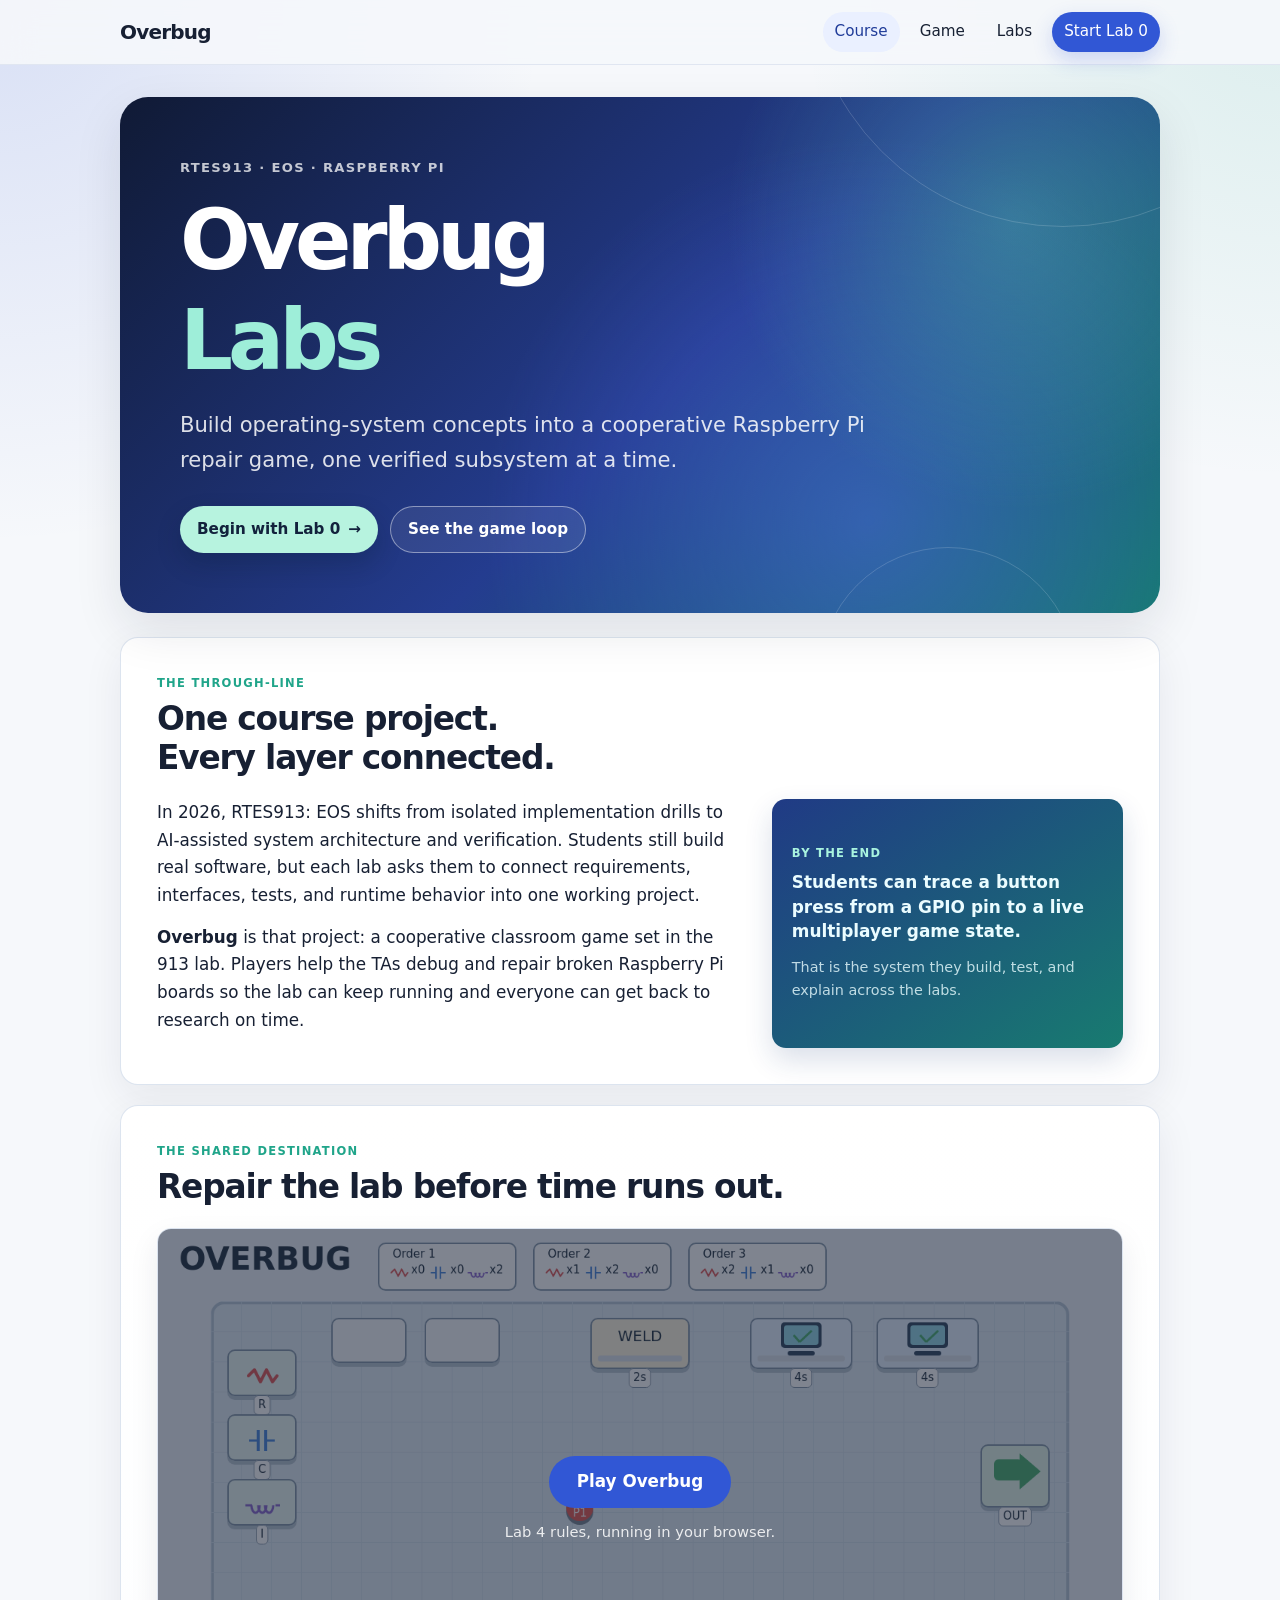
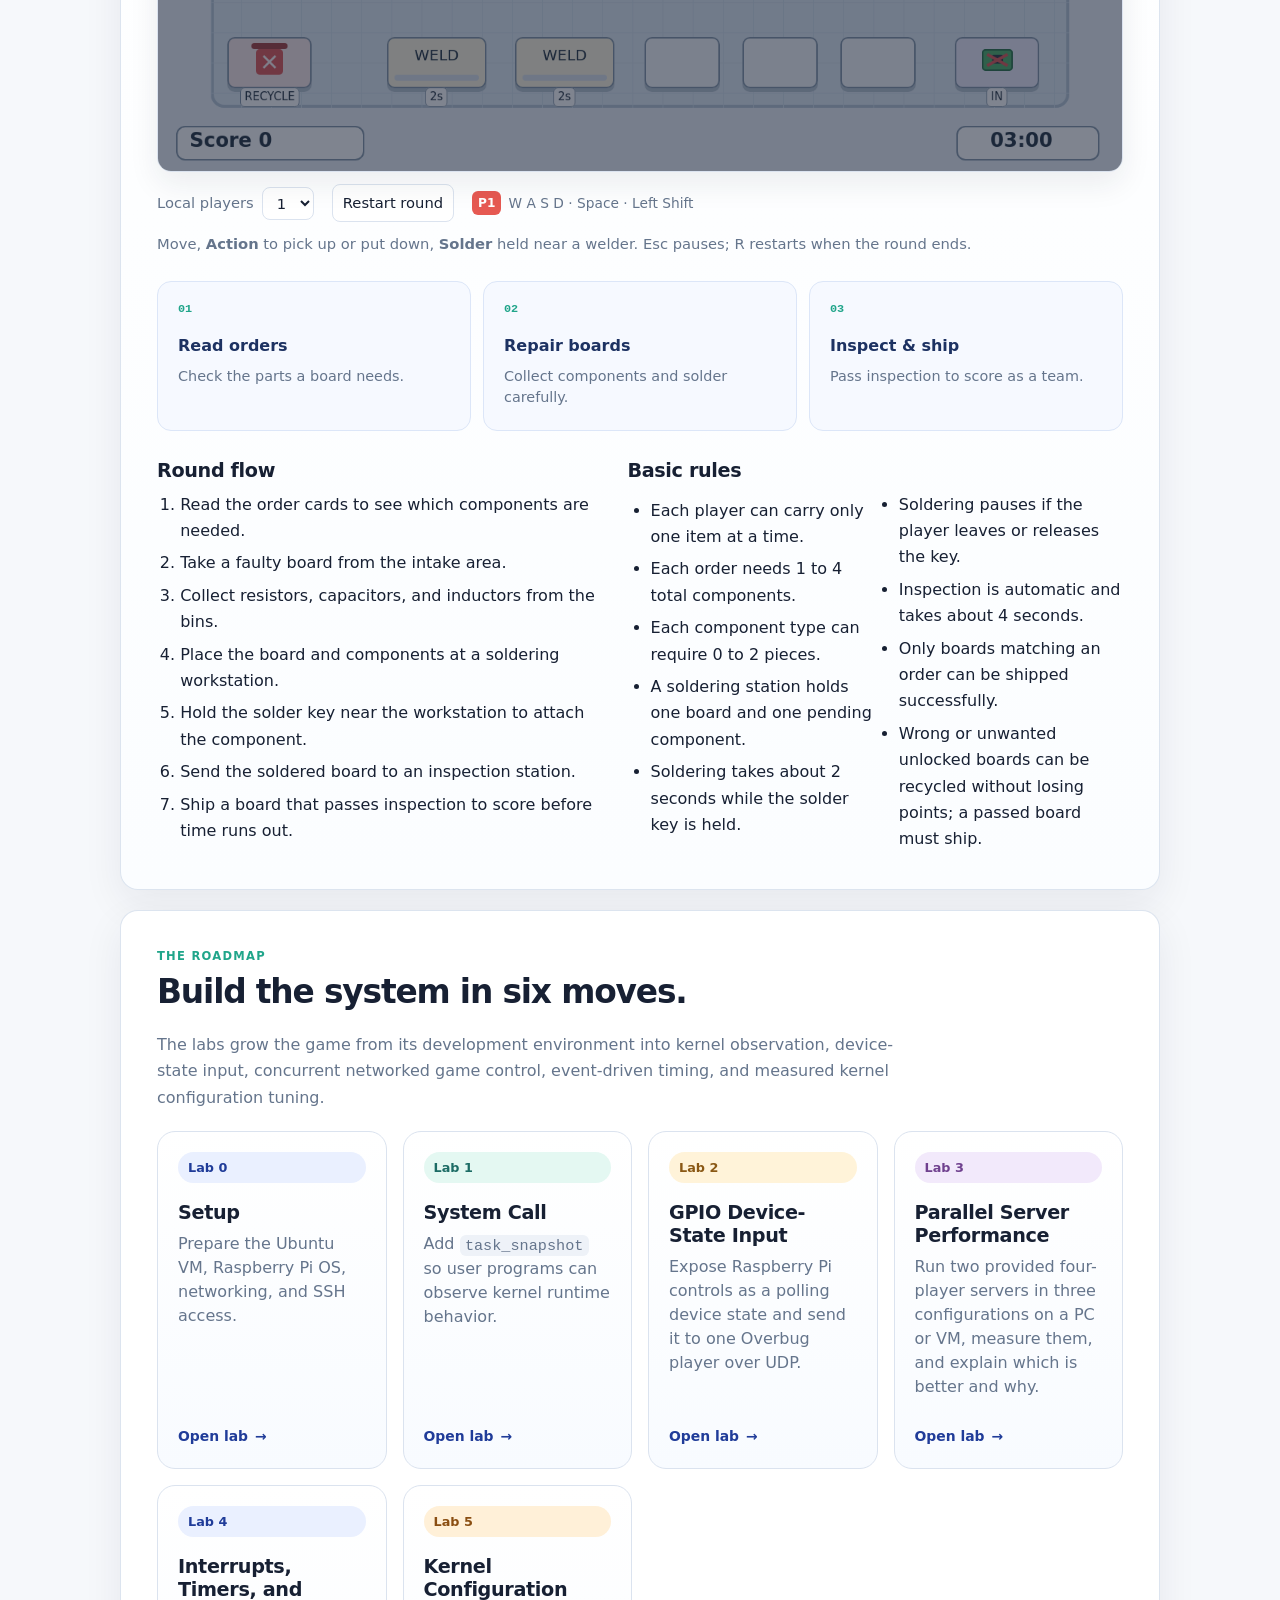
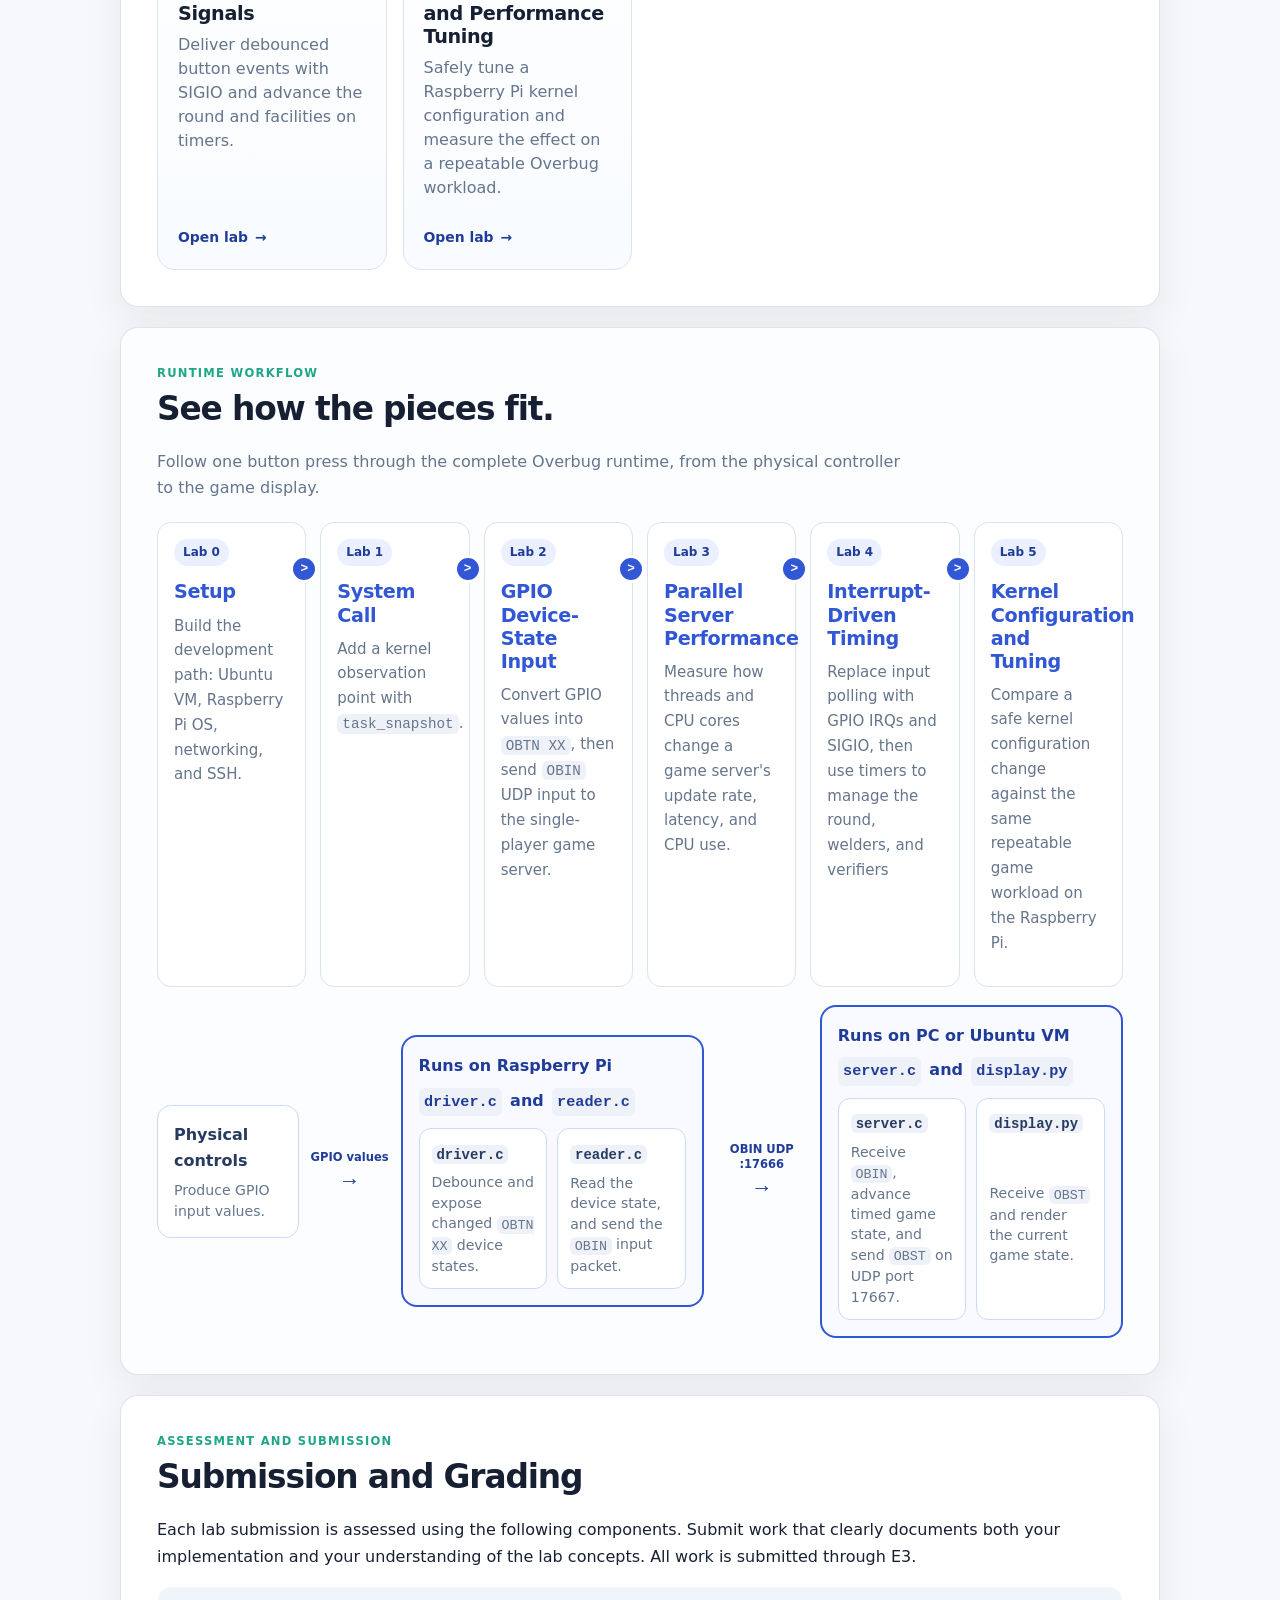
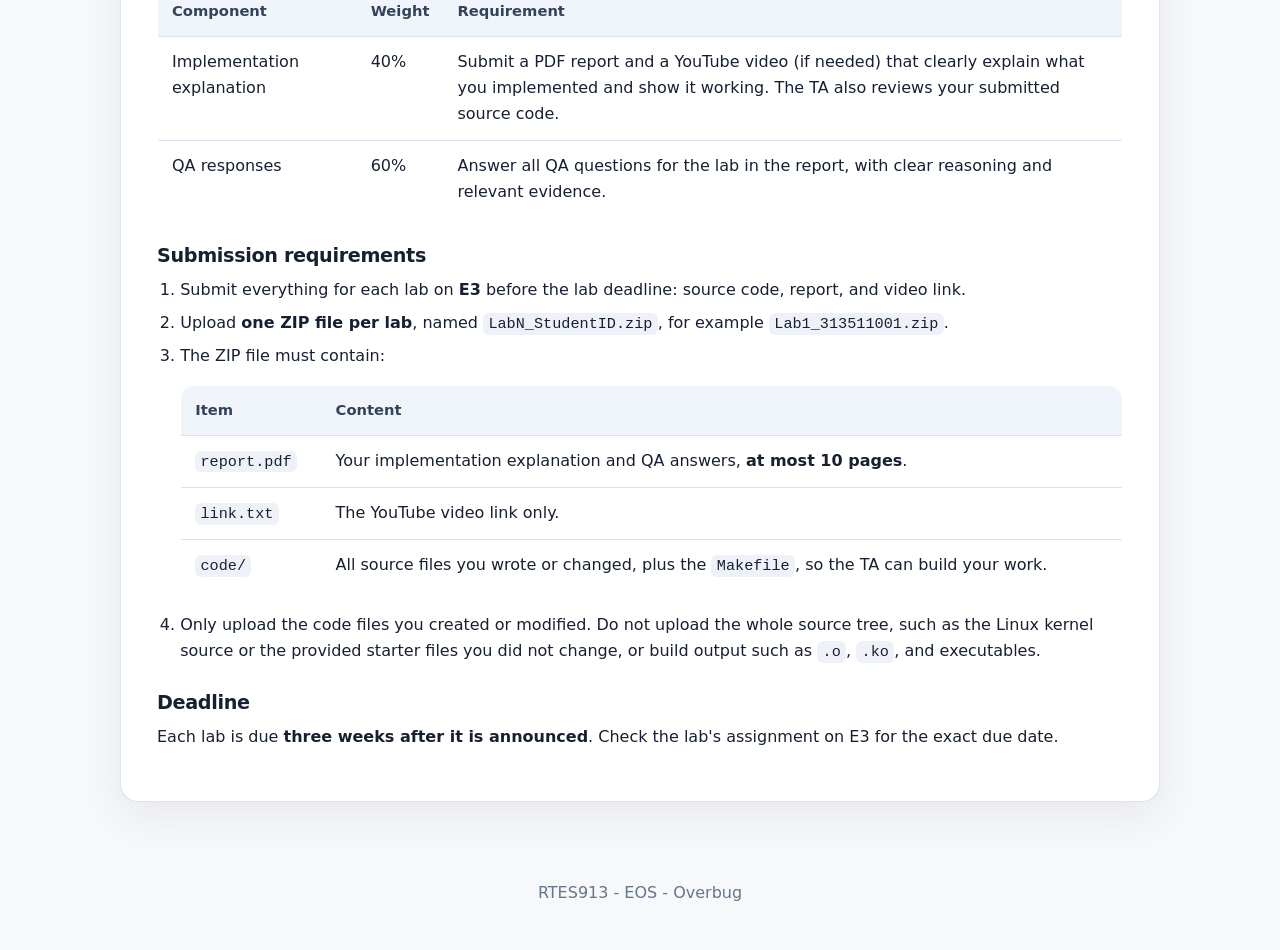
==== commit 27f2762f: "Merge remote-tracking branch 'upstream/main'" ====
--- a/index.html
+++ b/index.html
@@ -189,8 +189,8 @@
 
         <a class="lab-card" href="lab3.html">
           <span class="lab-tag">Lab 3</span>
-          <h3>Concurrent Multiplayer Server</h3>
-          <p>Choose and justify a race-safe design for two to four Raspberry Pi players.</p>
+          <h3>Parallel Server Performance</h3>
+          <p>Run two provided four-player servers in three configurations on a PC or VM, measure them, and explain which is better and why.</p>
           <span class="card-link">Open lab <span aria-hidden="true">→</span></span>
         </a>
 
@@ -257,8 +257,8 @@
 
         <article class="flow-step">
           <span class="flow-kicker">Lab 3</span>
-          <h3><a href="lab3.html">Concurrent Multiplayer Server</a></h3>
-          <p>Extend the server for multiple inputs, players, collisions, and synchronized game state.</p>
+          <h3><a href="lab3.html">Parallel Server Performance</a></h3>
+          <p>Measure how threads and CPU cores change a game server's update rate, latency, and CPU use.</p>
           <!-- <div class="file-chips" aria-label="Lab 3 files">
             <code>lab3.html</code>
             <code>Lab3/server.c (student)</code>
